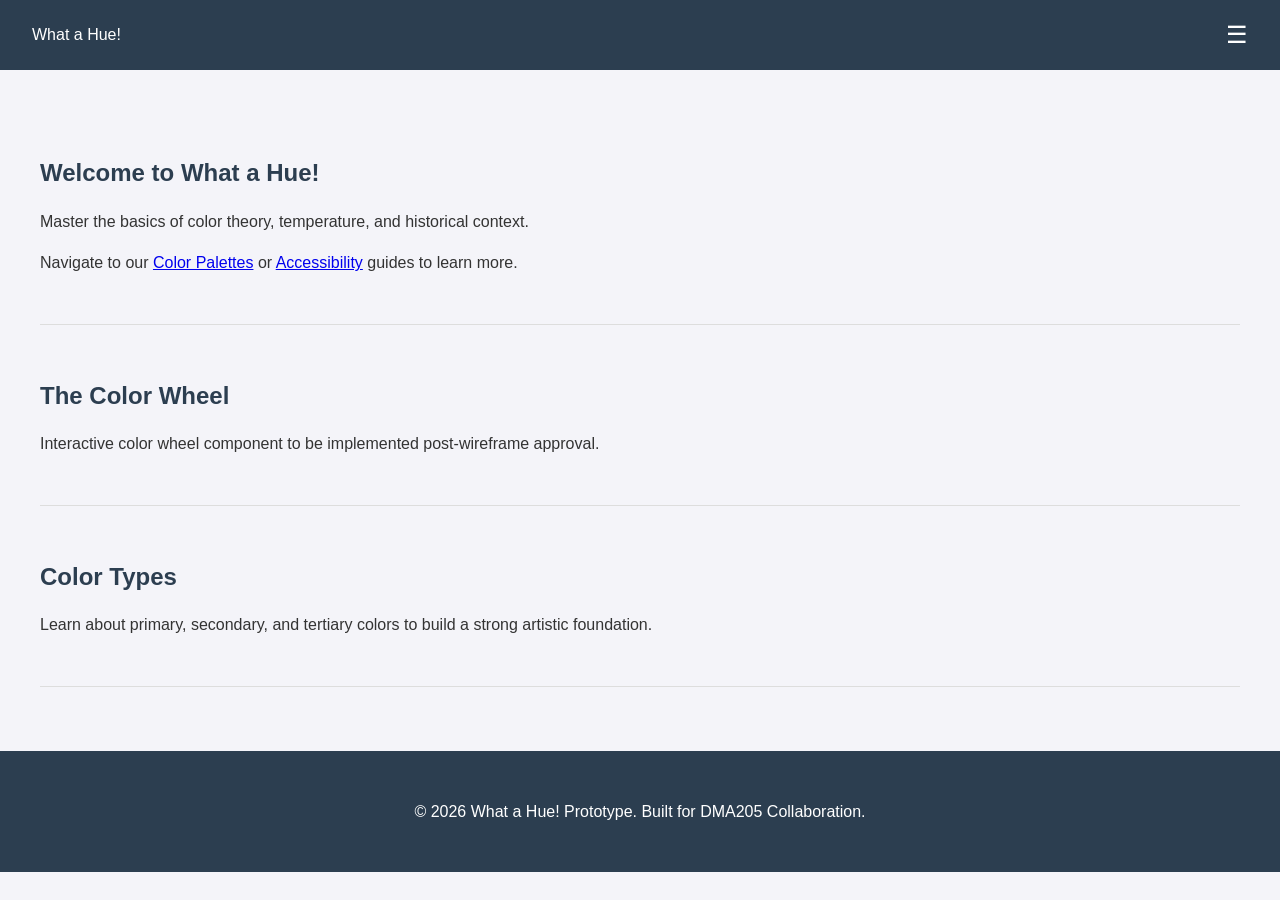
==== index.html @ f1cf712e "Add files via upload" ====
<!DOCTYPE html>
<html lang="en">
<head>
    <meta charset="UTF-8">
    <meta name="viewport" content="width=device-width, initial-scale=1.0">
    <meta name="description" content="What a Hue! A color theory basics app for beginner and intermediate artists.">
    <meta name="author" content="Nick Hewitt">
    <title>What a Hue! | Home</title>
    <link rel="stylesheet" href="css/styles.css">
</head>
<body>

    <header>
        <div class="logo">What a Hue!</div>
        <div class="hamburger-menu" aria-label="Main Navigation">&#9776;</div> 
    </header>

    <main>
        <section id="hero">
            <h1>Welcome to What a Hue!</h1>
            <p>Master the basics of color theory, temperature, and historical context.</p>
            <p>Navigate to our <a href="html/color-palettes.html">Color Palettes</a> or <a href="html/accessibility.html">Accessibility</a> guides to learn more.</p>
        </section>

        <section id="color-wheel">
            <h2>The Color Wheel</h2>
            <p>Interactive color wheel component to be implemented post-wireframe approval.</p>
        </section>

        <section id="color-types">
            <h2>Color Types</h2>
            <p>Learn about primary, secondary, and tertiary colors to build a strong artistic foundation.</p>
        </section>
    </main>

    <footer>
        <p>&copy; 2026 What a Hue! Prototype. Built for DMA205 Collaboration.</p>
    </footer>

</body>
</html>
---- css/styles.css ----
/* /css/styles.css */
:root {
    --primary-color: #2c3e50;
    --background-color: #f4f4f9;
    --text-color: #333333;
    --accent-color: #e74c3c;
}

body {
    font-family: Arial, sans-serif;
    background-color: var(--background-color);
    color: var(--text-color);
    margin: 0;
    padding: 0;
    line-height: 1.6;
}

header {
    background-color: var(--primary-color);
    color: white;
    padding: 1rem 2rem;
    display: flex;
    justify-content: space-between;
    align-items: center;
}

.hamburger-menu {
    font-size: 1.5rem;
    cursor: pointer;
}

main {
    max-width: 1200px;
    margin: 0 auto;
    padding: 2rem;
}

section {
    padding: 2rem 0;
    border-bottom: 1px solid #ddd;
}

h1, h2 {
    color: var(--primary-color);
    margin-bottom: 1rem;
}

ul {
    list-style-type: square;
    padding-left: 2rem;
}

footer {
    text-align: center;
    padding: 2rem;
    background-color: var(--primary-color);
    color: white;
    margin-top: 2rem;
}
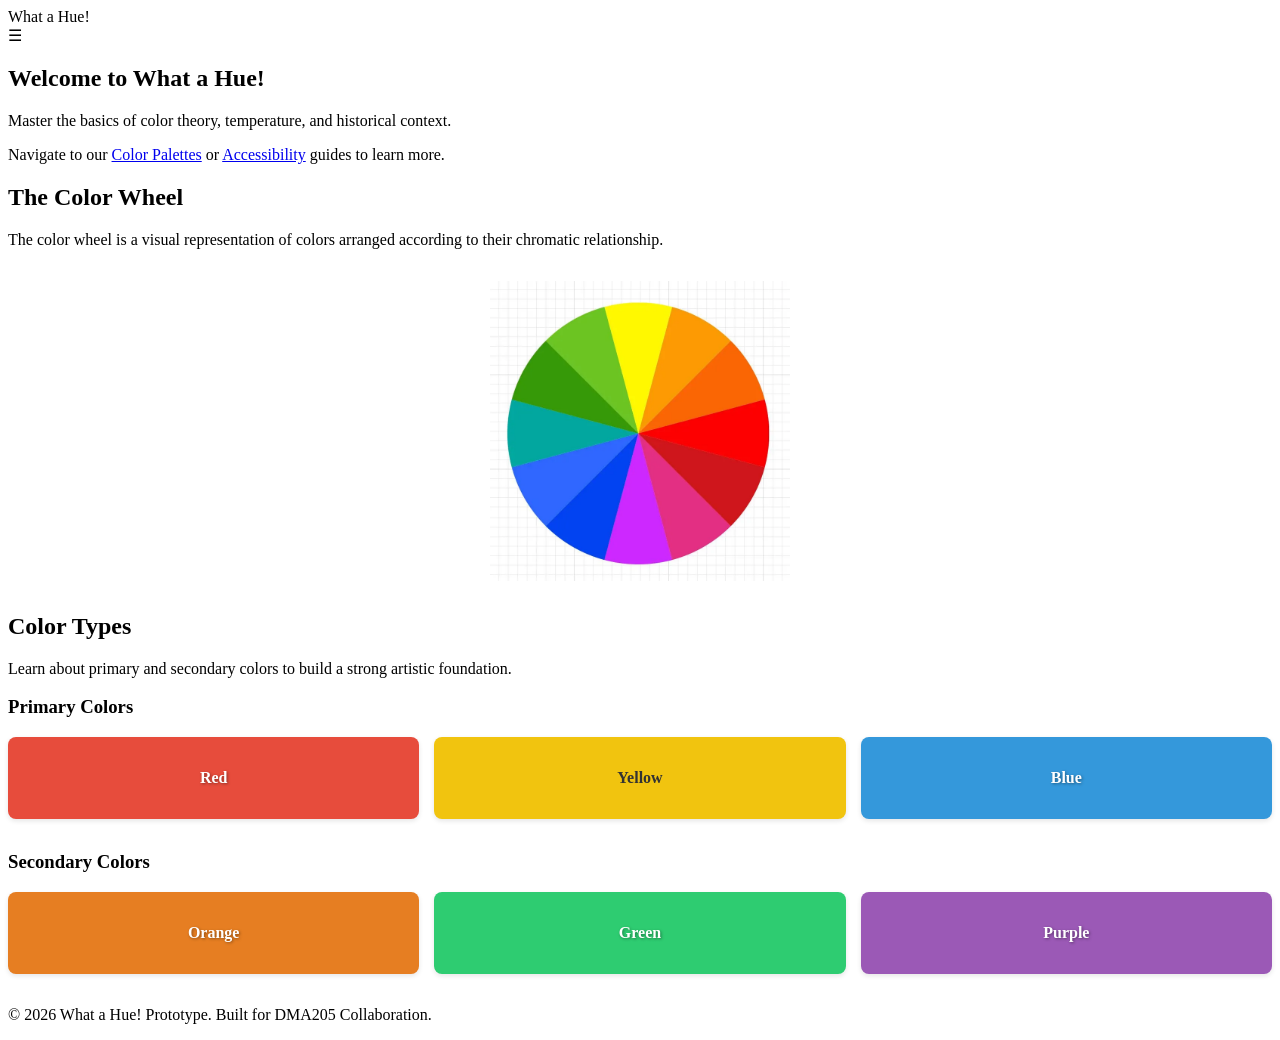
==== commit 7aeb3cc6: "Add files via upload" ====
--- a/index.html
+++ b/index.html
@@ -12,7 +12,7 @@
 
     <header>
         <div class="logo">What a Hue!</div>
-        <div class="hamburger-menu" aria-label="Main Navigation">&#9776;</div> 
+        <div class="hamburger-menu" role="button" tabindex="0" aria-label="Main Navigation">&#9776;</div> 
     </header>
 
     <main>
@@ -24,12 +24,27 @@
 
         <section id="color-wheel">
             <h2>The Color Wheel</h2>
-            <p>Interactive color wheel component to be implemented post-wireframe approval.</p>
+            <p>The color wheel is a visual representation of colors arranged according to their chromatic relationship.</p>
+            <img src="images/color-wheel.webp" alt="12-segment color wheel" class="wheel-image">
         </section>
 
         <section id="color-types">
             <h2>Color Types</h2>
-            <p>Learn about primary, secondary, and tertiary colors to build a strong artistic foundation.</p>
+            <p>Learn about primary and secondary colors to build a strong artistic foundation.</p>
+            
+            <h3>Primary Colors</h3>
+            <div class="swatch-row">
+                <div class="swatch red">Red</div>
+                <div class="swatch yellow">Yellow</div>
+                <div class="swatch blue">Blue</div>
+            </div>
+
+            <h3>Secondary Colors</h3>
+            <div class="swatch-row">
+                <div class="swatch orange">Orange</div>
+                <div class="swatch green">Green</div>
+                <div class="swatch purple">Purple</div>
+            </div>
         </section>
     </main>
 
--- a/css/styles.css
+++ b/css/styles.css
@@ -1,59 +1,38 @@
-/* /css/styles.css */
-:root {
-    --primary-color: #2c3e50;
-    --background-color: #f4f4f9;
-    --text-color: #333333;
-    --accent-color: #e74c3c;
+/* --- PROTOTYPE VISUALS --- */
+
+/* Color Wheel Image */
+.wheel-image {
+    max-width: 100%;
+    width: 300px;
+    height: auto;
+    display: block;
+    margin: 2rem auto;
 }
 
-body {
-    font-family: Arial, sans-serif;
-    background-color: var(--background-color);
-    color: var(--text-color);
-    margin: 0;
-    padding: 0;
-    line-height: 1.6;
+/* Color Swatch Containers */
+.swatch-row {
+    display: flex;
+    gap: 15px;
+    margin-bottom: 2rem;
+    flex-wrap: wrap;
 }
 
-header {
-    background-color: var(--primary-color);
+.swatch {
+    flex: 1;
+    min-width: 80px;
+    padding: 2rem 1rem;
+    text-align: center;
+    border-radius: 8px;
+    font-weight: bold;
     color: white;
-    padding: 1rem 2rem;
-    display: flex;
-    justify-content: space-between;
-    align-items: center;
+    text-shadow: 1px 1px 3px rgba(0,0,0,0.4);
+    box-shadow: 0 2px 5px rgba(0,0,0,0.1);
 }
 
-.hamburger-menu {
-    font-size: 1.5rem;
-    cursor: pointer;
-}
-
-main {
-    max-width: 1200px;
-    margin: 0 auto;
-    padding: 2rem;
-}
-
-section {
-    padding: 2rem 0;
-    border-bottom: 1px solid #ddd;
-}
-
-h1, h2 {
-    color: var(--primary-color);
-    margin-bottom: 1rem;
-}
-
-ul {
-    list-style-type: square;
-    padding-left: 2rem;
-}
-
-footer {
-    text-align: center;
-    padding: 2rem;
-    background-color: var(--primary-color);
-    color: white;
-    margin-top: 2rem;
-}+/* Specific Colors */
+.swatch.red { background-color: #E74C3C; }
+.swatch.yellow { background-color: #F1C40F; color: #333; text-shadow: none; }
+.swatch.blue { background-color: #3498DB; }
+.swatch.orange { background-color: #E67E22; }
+.swatch.green { background-color: #2ECC71; }
+.swatch.purple { background-color: #9B59B6; }
